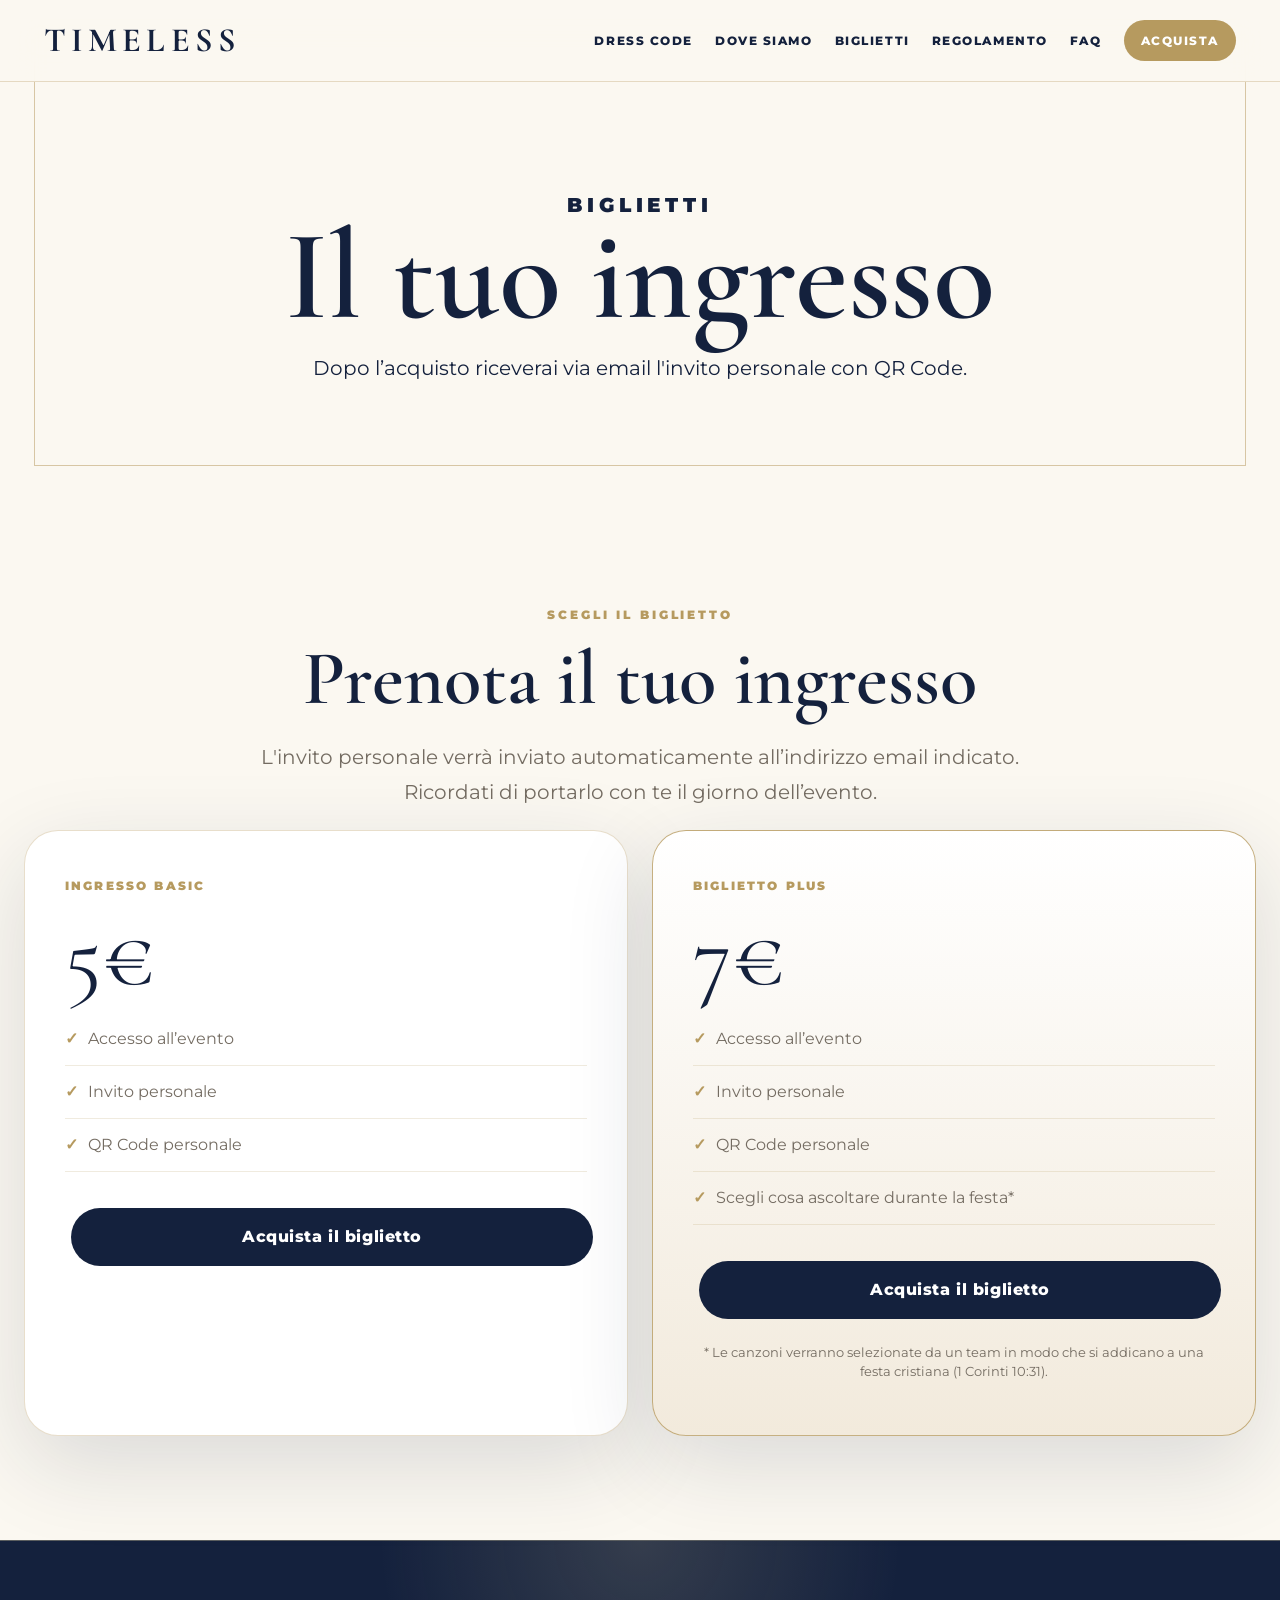
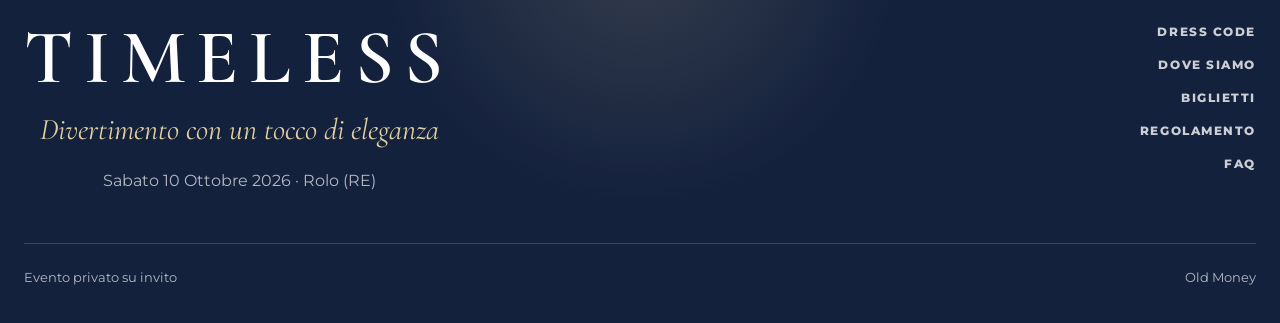
==== biglietti.html @ ef6d3c3a "Add files via upload" ====
<!doctype html>
<html lang="it">
<head>
  <meta charset="utf-8">
  <meta name="viewport" content="width=device-width, initial-scale=1">
  <title>Biglietti | Timeless</title>
  <meta name="description" content="Timeless - Divertimento con un tocco di eleganza. Sabato 10 Ottobre 2026.">
  <meta property="og:title" content="Timeless">
  <meta property="og:description" content="Divertimento con un tocco di eleganza. Sabato 10 Ottobre 2026.">
  <meta name="theme-color" content="#14213d">
  <link rel="preconnect" href="https://fonts.googleapis.com">
  <link rel="preconnect" href="https://fonts.gstatic.com" crossorigin>
  <link href="https://fonts.googleapis.com/css2?family=Cormorant+Garamond:wght@500;600;700&family=Montserrat:wght@300;400;500;600;700;800&display=swap" rel="stylesheet">
  <link rel="stylesheet" href="style.css">
</head>
<body class="inner-page">

<nav class="nav">
  <div class="nav-inner">
    <a class="logo" href="index.html">Timeless</a>
    <button class="menu-toggle" aria-label="Apri menu">☰</button>
    <div class="menu">
      <a href="dress-code.html">Dress Code</a>
      <a href="dove-siamo.html">Dove siamo</a>
      <a href="biglietti.html">Biglietti</a>
      <a href="regolamento.html">Regolamento</a>
      <a href="faq.html">FAQ</a>
      <a class="cta" href="biglietti.html">Acquista</a>
    </div>
  </div>
</nav>

<header class="page-hero" style="--bg:url('https://images.unsplash.com/photo-1519671482749-fd09be7ccebf?auto=format&fit=crop&w=2200&q=85')">
  <div class="page-hero-content">
    <p class="kicker">Biglietti</p>
    <h1>Il tuo ingresso</h1>
    <p>Dopo l’acquisto riceverai via email l'invito personale con QR Code.</p>
  </div>
</header>

<section class="section">
  <div class="container">
    <p class="label center reveal">Scegli il biglietto</p>
    <h2 class="center reveal">Prenota il tuo ingresso</h2>
    <p class="center narrow lead reveal">
      L'invito personale verrà inviato automaticamente all’indirizzo email indicato.
      Ricordati di portarlo con te il giorno dell’evento.
    </p>

    <div class="ticket-grid">
      <article class="ticket reveal">
        <span class="ticket-type">Ingresso Basic</span>
        <div class="price">5€</div>
        <ul>
          <li>Accesso all’evento</li>
          <li>Invito personale</li>
          <li>QR Code personale</li>
        </ul>
        <a class="btn primary full ticket-locked" href="#" data-ticket-link="https://docs.google.com/forms/d/e/1FAIpQLSeAN1ZaFgnXwj2jyfGnuEeLC1TvUi9U5IaZZJ-cmzciqfqPOw/viewform?usp=dialog">
  Disponibile dall'8 luglio
</a>
      </article>

      <article class="ticket featured reveal">
        <span class="ticket-type">Biglietto Plus</span>
        <div class="price">7€</div>
        <ul>
          <li>Accesso all’evento</li>
          <li>Invito personale</li>
          <li>QR Code personale</li>
          <li>Scegli cosa ascoltare durante la festa*</li>
        </ul>
        <a class="btn primary full ticket-locked" href="#" data-ticket-link="https://docs.google.com/forms/d/e/1FAIpQLSeAN1ZaFgnXwj2jyfGnuEeLC1TvUi9U5IaZZJ-cmzciqfqPOw/viewform?usp=dialog">
  Disponibile dall'8 luglio
</a>
        <p class="ticket-note">
  * Le canzoni verranno selezionate da un team in modo che si addicano a una festa cristiana
  &#40;1 Corinti 10:31&#41;.
</p>
      </article>
    </div>
  </div>
</section>

<footer class="premium-footer">
  <div class="footer-inner">
    <div class="footer-brand">
      <h2>Timeless</h2>
      <p>Divertimento con un tocco di eleganza</p>
      <span>Sabato 10 Ottobre 2026 · Rolo (RE)</span>
    </div>

    <div class="footer-links">
      <a href="dress-code.html">Dress Code</a>
      <a href="dove-siamo.html">Dove siamo</a>
      <a href="biglietti.html">Biglietti</a>
      <a href="regolamento.html">Regolamento</a>
      <a href="faq.html">FAQ</a>
    </div>
  </div>

  <div class="footer-bottom">
    <span>Evento privato su invito</span>
    <span>Old Money</span>
  </div>
</footer>
<script src="script.js"></script>
</body>
</html>
---- style.css ----
:root{
  --white:#ffffff;
  --ivory:#fbf8f1;
  --cream:#f2eadc;
  --beige:#ddcbb4;
  --sand:#c6b08d;
  --gold:#b69a5f;
  --gold-soft:#e0cf9f;
  --navy:#14213d;
  --navy-soft:#223659;
  --ink:#27231f;
  --muted:#746c62;
  --line:rgba(182,154,95,.32);
  --shadow:0 28px 90px rgba(20,33,61,.14);
}

*{box-sizing:border-box}

html{scroll-behavior:smooth}

body{
  margin:0;
  background:var(--ivory);
  color:var(--ink);
  font-family:"Montserrat", Arial, sans-serif;
  line-height:1.75;
}

body.menu-open{overflow:hidden}

a{color:inherit}

.nav{
  position:fixed;
  top:0;
  left:0;
  width:100%;
  z-index:100;
  transition:.3s ease;
  color:var(--white);
}

.nav.scrolled,
body.inner-page .nav{
  background:rgba(251,248,241,.94);
  backdrop-filter:blur(18px);
  border-bottom:1px solid var(--line);
  color:var(--navy);
}

.nav-inner{
  max-width:1240px;
  margin:auto;
  padding:20px 24px;
  display:flex;
  align-items:center;
  justify-content:space-between;
  gap:22px;
}

.logo{
  font-family:"Cormorant Garamond", serif;
  font-size:34px;
  line-height:1;
  text-transform:uppercase;
  letter-spacing:.15em;
  font-weight:700;
  text-decoration:none;
}

.menu{
  display:flex;
  align-items:center;
  gap:22px;
  flex-wrap:wrap;
}

.menu a{
  text-decoration:none;
  text-transform:uppercase;
  letter-spacing:.13em;
  font-size:12px;
  font-weight:800;
}

.menu a:hover{color:var(--gold)}

.menu .cta{
  background:var(--gold);
  color:var(--white);
  padding:10px 17px;
  border-radius:999px;
}

.menu-toggle{
  display:none;
  background:transparent;
  border:0;
  color:inherit;
  font-size:30px;
}

.hero{
  min-height:100vh;
  display:grid;
  place-items:center;
  text-align:center;
  position:relative;
  overflow:hidden;
  color:var(--white);
  background:
    linear-gradient(rgba(20,33,61,.52), rgba(20,33,61,.46)),
    url("https://images.unsplash.com/photo-1519671482749-fd09be7ccebf?auto=format&fit=crop&w=2200&q=85") center/cover;
}

.hero::before{
  content:"";
  position:absolute;
  inset:38px;
  border:1px solid rgba(224,207,159,.55);
  pointer-events:none;
}

.hero::after{
  content:"";
  position:absolute;
  inset:0;
  background:
    radial-gradient(circle at top, rgba(255,255,255,.15), transparent 34%),
    linear-gradient(to bottom, transparent 60%, rgba(20,33,61,.56));
}

.hero-content{
  position:relative;
  z-index:2;
  max-width:1120px;
  padding:120px 24px 80px;
}

.kicker,.label{
  color:var(--gold-soft);
  text-transform:uppercase;
  letter-spacing:.24em;
  font-size:12px;
  font-weight:900;
  margin:0 0 17px;
}

.label{color:var(--gold)}

.hero h1,.page-hero h1,h2,h3{
  font-family:"Cormorant Garamond", serif;
  font-weight:600;
}

.hero h1{
  margin:0;
  font-size:clamp(78px,15vw,196px);
  line-height:.76;
  text-transform:uppercase;
  letter-spacing:.075em;
}

.slogan{
  font-family:"Cormorant Garamond", serif;
  font-size:clamp(30px,4vw,54px);
  font-style:italic;
  margin:28px 0 30px;
  color:var(--ivory);
}

.meta{
  display:flex;
  justify-content:center;
  flex-wrap:wrap;
  gap:12px;
  margin-bottom:34px;
}

.meta span{
  background:rgba(255,255,255,.12);
  border:1px solid rgba(224,207,159,.38);
  border-radius:999px;
  color:var(--ivory);
  padding:10px 16px;
  font-size:13px;
  font-weight:800;
  text-transform:uppercase;
  letter-spacing:.08em;
}

.btn{
  display:inline-flex;
  justify-content:center;
  align-items:center;
  min-height:50px;
  padding:14px 25px;
  margin:6px;
  border-radius:999px;
  border:1px solid transparent;
  font-weight:800;
  text-decoration:none;
  letter-spacing:.035em;
  transition:.22s ease;
  cursor:pointer;
}

.btn:hover{
  transform:translateY(-2px);
  box-shadow:0 18px 40px rgba(20,33,61,.16);
}

.btn.primary{background:var(--navy);color:var(--white)}
.btn.light{background:var(--white);color:var(--navy);border-color:var(--line)}
.btn.gold{background:var(--gold);color:var(--white)}
.btn.full{width:100%}

.hero .btn.primary{background:var(--ivory);color:var(--navy)}
.hero .btn.light{background:transparent;color:var(--white);border-color:rgba(255,255,255,.55)}

.section{
  padding:104px 24px;
}

.container{
  max-width:1240px;
  margin:auto;
}

.narrow{max-width:900px}

.center{text-align:center;margin-left:auto;margin-right:auto}

h2{
  font-size:clamp(44px,6vw,82px);
  line-height:.96;
  margin:0 0 24px;
  color:var(--navy);
}

h3{
  color:var(--navy);
  font-size:36px;
  line-height:1.04;
  margin:0 0 13px;
}

p{
  font-size:17px;
  color:var(--muted);
}

.lead{
  font-size:20px;
  max-width:780px;
}

.split{
  display:grid;
  grid-template-columns:1fr 1fr;
  gap:62px;
  align-items:center;
}

.image-card{
  min-height:560px;
  border-radius:38px;
  background:center/cover;
  box-shadow:var(--shadow);
  position:relative;
  overflow:hidden;
}

.image-card:after{
  content:"";
  position:absolute;
  inset:22px;
  border:1px solid rgba(255,255,255,.6);
  border-radius:28px;
}

.img-event{
  background-image:url("https://images.unsplash.com/photo-1519671482749-fd09be7ccebf?auto=format&fit=crop&w=1400&q=85");
}

.img-dress{
  background-image:url("https://images.unsplash.com/photo-1529139574466-a303027c1d8b?auto=format&fit=crop&w=1400&q=85");
}

.img-location{
  background-image:url("https://images.unsplash.com/photo-1527529482837-4698179dc6ce?auto=format&fit=crop&w=1400&q=85");
}

.info-band{
  background:var(--navy);
  color:var(--white);
  padding:58px 24px;
}

.info-grid{
  max-width:1240px;
  margin:auto;
  display:grid;
  grid-template-columns:repeat(5,1fr);
  border:1px solid rgba(224,207,159,.38);
  background:rgba(224,207,159,.38);
  gap:1px;
}

.info-item{
  background:var(--navy);
  padding:34px 24px;
  text-align:center;
}

.info-item span{
  color:var(--gold-soft);
  text-transform:uppercase;
  letter-spacing:.16em;
  font-size:12px;
  font-weight:900;
}

.info-item strong{
  display:block;
  margin-top:14px;
  color:var(--white);
  font-family:"Cormorant Garamond", serif;
  font-size:34px;
  line-height:1;
}

.countdown{
  display:grid;
  grid-template-columns:repeat(4,1fr);
  gap:1px;
  background:var(--line);
  border:1px solid var(--line);
  border-radius:34px;
  overflow:hidden;
  box-shadow:var(--shadow);
  margin-top:38px;
}

.countdown div{
  background:var(--white);
  padding:28px 12px;
  text-align:center;
}

.countdown strong{
  color:var(--navy);
  font-family:"Cormorant Garamond", serif;
  font-size:48px;
  line-height:1;
  display:block;
}

.countdown span{
  color:var(--gold);
  text-transform:uppercase;
  letter-spacing:.14em;
  font-size:12px;
  font-weight:900;
}

.feature-grid{
  display:grid;
  grid-template-columns:repeat(3,1fr);
  gap:22px;
}

.feature,.card,.ticket,.location-box,.rules-list,.faq-item{
  background:var(--white);
  border:1px solid var(--line);
  border-radius:34px;
  box-shadow:var(--shadow);
}

.feature{
  padding:32px;
  text-decoration:none;
  transition:.25s ease;
}

.feature:hover{transform:translateY(-4px)}

.feature .num{
  color:var(--gold);
  font-family:"Cormorant Garamond", serif;
  font-size:54px;
  line-height:1;
}

.page-hero{
  min-height:500px;
  display:grid;
  place-items:center;
  text-align:center;
  position:relative;
  overflow:hidden;
  background:
    linear-gradient(rgba(251,248,241,.68), rgba(251,248,241,.9)),
    var(--bg) center/cover;
}

.page-hero:after{
  content:"";
  position:absolute;
  inset:34px;
  border:1px solid rgba(182,154,95,.52);
}

.page-hero-content{
  position:relative;
  z-index:2;
  padding:120px 24px 66px;
}

.page-hero h1{
  color:var(--navy);
  font-size:clamp(62px,11vw,128px);
  line-height:.84;
  margin:0;
}

.page-hero p{
  max-width:760px;
  margin:20px auto 0;
  color:var(--navy);
  font-size:20px;
}

.palette{
  display:grid;
  grid-template-columns:repeat(3,1fr);
  gap:18px;
}

.swatch{
  min-height:155px;
  border-radius:30px;
  display:flex;
  align-items:flex-end;
  padding:18px;
  background:var(--c);
  border:1px solid rgba(20,33,61,.08);
  box-shadow:var(--shadow);
}

.swatch span{
  background:rgba(255,255,255,.82);
  color:var(--navy);
  border-radius:999px;
  padding:8px 12px;
  font-size:13px;
  font-weight:900;
}

.advice-grid,.ticket-grid{
  display:grid;
  grid-template-columns:repeat(2,1fr);
  gap:24px;
}

.card{
  padding:34px;
}

.ticket{
  padding:40px;
}

.ticket.featured{
  background:linear-gradient(180deg,#fff,var(--cream));
  border-color:rgba(182,154,95,.78);
}

.ticket-type{
  color:var(--gold);
  text-transform:uppercase;
  letter-spacing:.18em;
  font-size:12px;
  font-weight:900;
}

.price{
  color:var(--navy);
  font-family:"Cormorant Garamond", serif;
  font-size:90px;
  line-height:1;
  margin:12px 0 12px;
}

.ticket ul{
  list-style:none;
  padding:0;
  margin:0 0 30px;
}

.ticket li{
  padding:12px 0;
  border-bottom:1px solid rgba(182,154,95,.2);
  color:var(--muted);
}

.ticket li:before{
  content:"✓";
  color:var(--gold);
  font-weight:900;
  margin-right:10px;
}

.location-box{
  padding:42px;
}

.map-card{
  min-height:440px;
  border-radius:38px;
  background:
    linear-gradient(rgba(20,33,61,.65), rgba(20,33,61,.75)),
    url("https://images.unsplash.com/photo-1524230572899-a752b3835840?auto=format&fit=crop&w=1400&q=85") center/cover;
  display:grid;
  place-items:center;
  text-align:center;
  color:var(--white);
  box-shadow:var(--shadow);
}

.map-card h3{color:var(--white);font-size:48px}
.map-card p{color:var(--gold-soft)}

.rules-list{
  overflow:hidden;
}

.rule{
  display:grid;
  grid-template-columns:270px 1fr;
  gap:24px;
  padding:26px 32px;
  border-bottom:1px solid rgba(182,154,95,.2);
}

.rule:last-child{border-bottom:0}

.rule strong{color:var(--navy)}
.rule span{color:var(--muted)}

.faq-grid{
  display:grid;
  gap:18px;
}

.faq-item{
  padding:28px 32px;
}

.faq-item h3{
  font-size:30px;
}

.faq-item p{
  margin-bottom:0;
}

footer{
  background:var(--navy);
  color:var(--white);
  text-align:center;
  padding:76px 24px;
}

footer h2{
  color:var(--white);
  margin:0 0 10px;
  text-transform:uppercase;
  letter-spacing:.12em;
}

footer p{
  color:var(--gold-soft);
  font-family:"Cormorant Garamond", serif;
  font-size:30px;
  font-style:italic;
  margin:0 0 10px;
}

footer span{color:rgba(255,255,255,.7)}

.reveal{
  opacity:1;
  transform:none;
  transition:.7s ease;
}

.animate .reveal{
  opacity:0;
  transform:translateY(22px);
}

.animate .reveal.visible{
  opacity:1;
  transform:translateY(0);
}

@media(max-width:920px){
  .menu-toggle{display:block}
  .menu{
    position:fixed;
    inset:72px 0 auto 0;
    background:rgba(251,248,241,.98);
    color:var(--navy);
    padding:24px;
    display:none;
    flex-direction:column;
    border-bottom:1px solid var(--line);
  }
  .menu.open{display:flex}
  .split{grid-template-columns:1fr}
  .info-grid{grid-template-columns:repeat(2,1fr)}
  .feature-grid{grid-template-columns:1fr}
  .palette{grid-template-columns:repeat(2,1fr)}
  .advice-grid,.ticket-grid{grid-template-columns:1fr}
  .rule{grid-template-columns:1fr;gap:8px}
}

@media(max-width:560px){
  .nav-inner{padding:16px 20px}
  .logo{font-size:27px}
  .hero h1{font-size:68px}
  .section{padding:76px 20px}
  .info-grid{grid-template-columns:1fr}
  .countdown{grid-template-columns:repeat(2,1fr)}
  .palette{grid-template-columns:1fr}
  .image-card{min-height:360px}
  .price{font-size:70px}
}
.ticket-locked {
  background: #c6b08d !important;
  color: #ffffff !important;
  cursor: not-allowed;
  opacity: 0.85;
}

.ticket-available {
  background: #14213d !important;
  cursor: pointer;
  opacity: 1;
}

.parking-section {
  background: var(--cream);
}

.parking-grid {
  display: grid;
  grid-template-columns: repeat(3, 1fr);
  gap: 22px;
  margin-top: 42px;
}

.parking-card {
  background: var(--white);
  border: 1px solid var(--line);
  border-radius: 34px;
  padding: 32px;
  box-shadow: var(--shadow);
}

.parking-card span {
  display: inline-block;
  color: var(--gold);
  text-transform: uppercase;
  letter-spacing: .14em;
  font-size: 12px;
  font-weight: 900;
  margin-bottom: 14px;
}

.parking-card h3 {
  margin-bottom: 18px;
}

.parking-card p {
  font-size: 15px;
}

@media(max-width: 920px) {
  .parking-grid {
    grid-template-columns: 1fr;
  }
}

.ticket-note {
  margin-top: 18px;
  font-size: 13px;
  line-height: 1.5;
  color: var(--muted);
  text-align: center;
}

/* ======================
   PREMIUM FOOTER
====================== */

.premium-footer {
  background:
    radial-gradient(circle at top, rgba(224,207,159,.16), transparent 35%),
    var(--navy);
  color: var(--white);
  padding: 80px 24px 34px;
  border-top: 1px solid rgba(224,207,159,.35);
}

.footer-inner {
  max-width: 1240px;
  margin: auto;
  display: flex;
  justify-content: space-between;
  gap: 48px;
  align-items: flex-start;
}

.footer-brand h2 {
  color: var(--white);
  margin: 0 0 10px;
  text-transform: uppercase;
  letter-spacing: .14em;
}

.footer-brand p {
  color: var(--gold-soft);
  font-family: "Cormorant Garamond", serif;
  font-size: 30px;
  font-style: italic;
  margin: 0 0 10px;
}

.footer-brand span,
.footer-bottom span {
  color: rgba(255,255,255,.68);
}

.footer-links {
  display: grid;
  gap: 12px;
  text-align: right;
}

.footer-links a {
  color: rgba(255,255,255,.78);
  text-decoration: none;
  text-transform: uppercase;
  letter-spacing: .13em;
  font-size: 12px;
  font-weight: 800;
}

.footer-links a:hover {
  color: var(--gold-soft);
}

.footer-bottom {
  max-width: 1240px;
  margin: 48px auto 0;
  padding-top: 22px;
  border-top: 1px solid rgba(224,207,159,.22);
  display: flex;
  justify-content: space-between;
  gap: 18px;
  font-size: 13px;
}


/* RESPONSIVE FOOTER FIX */
@media(max-width: 760px) {
  .footer-inner {
    flex-direction: column;
    text-align: center;
    align-items: center;
  }

  .footer-links {
    text-align: center;
  }

  .footer-bottom {
    flex-direction: column;
    text-align: center;
  }
}
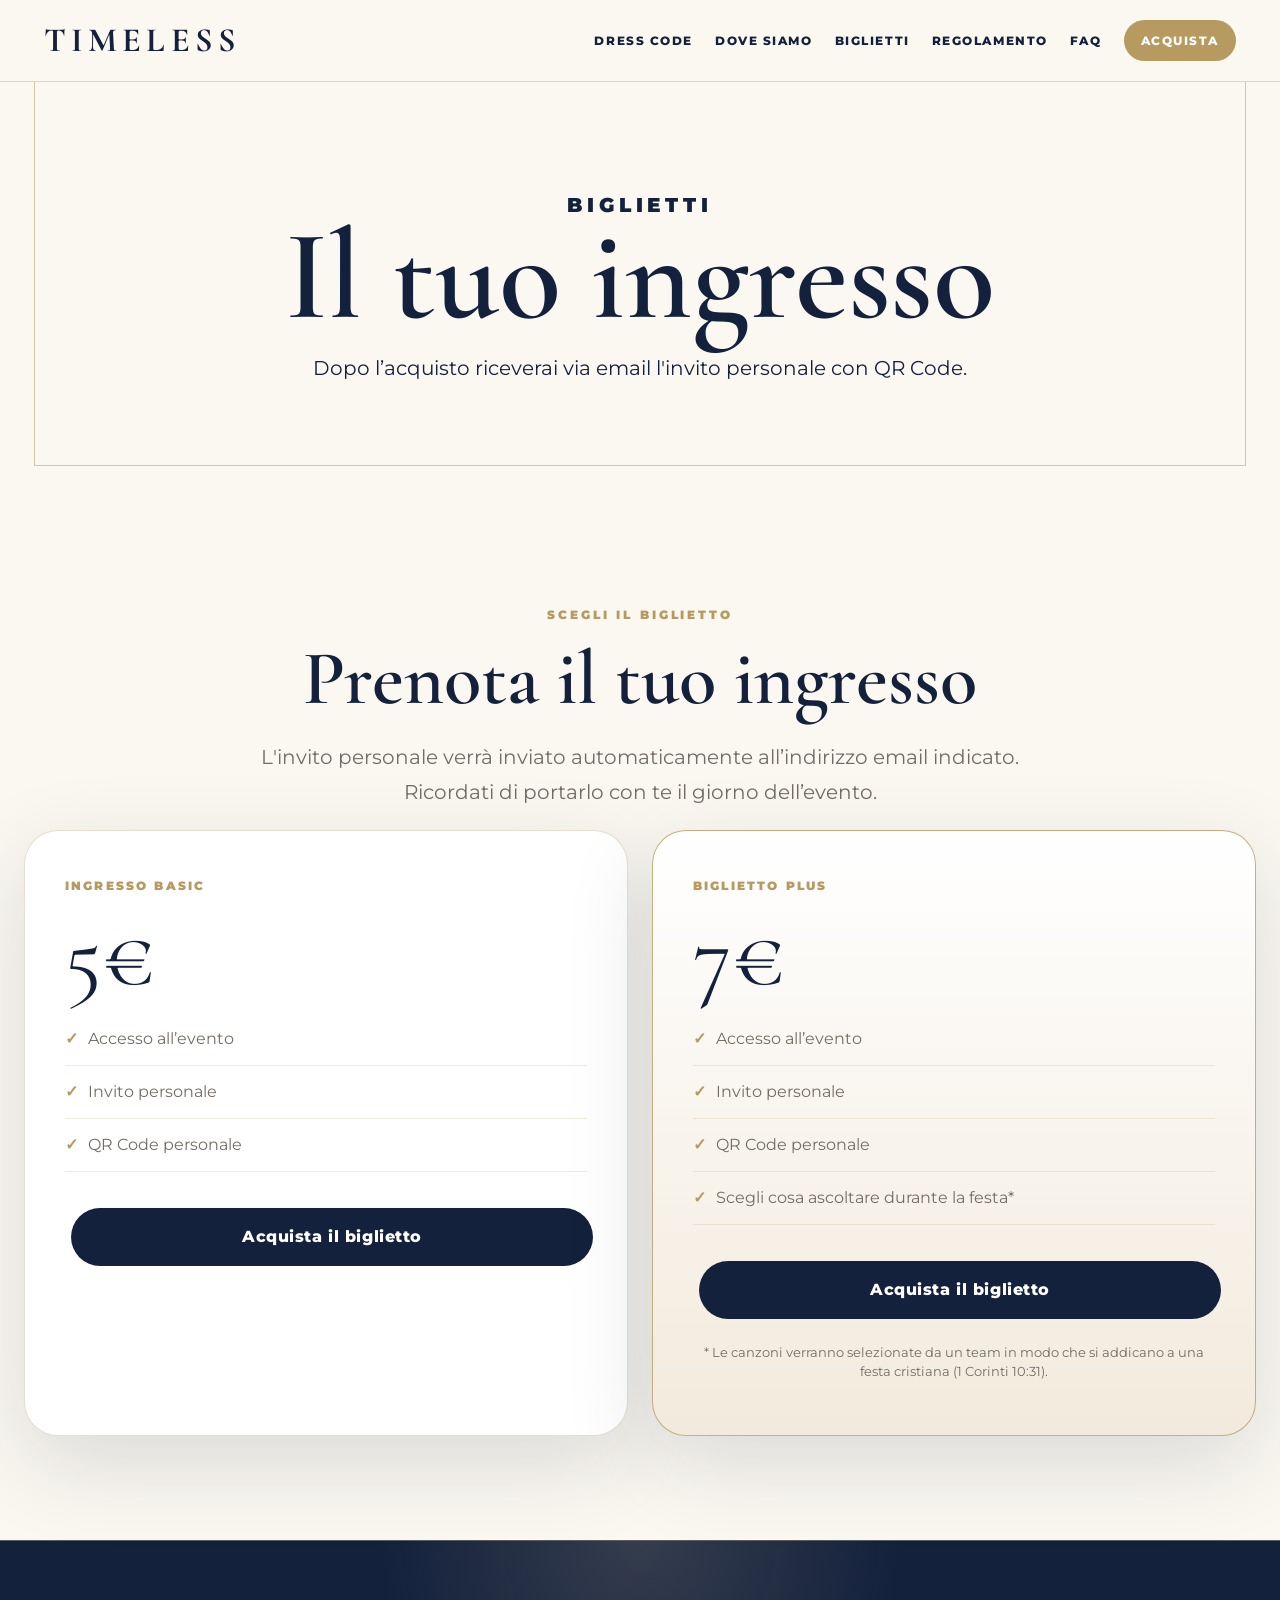
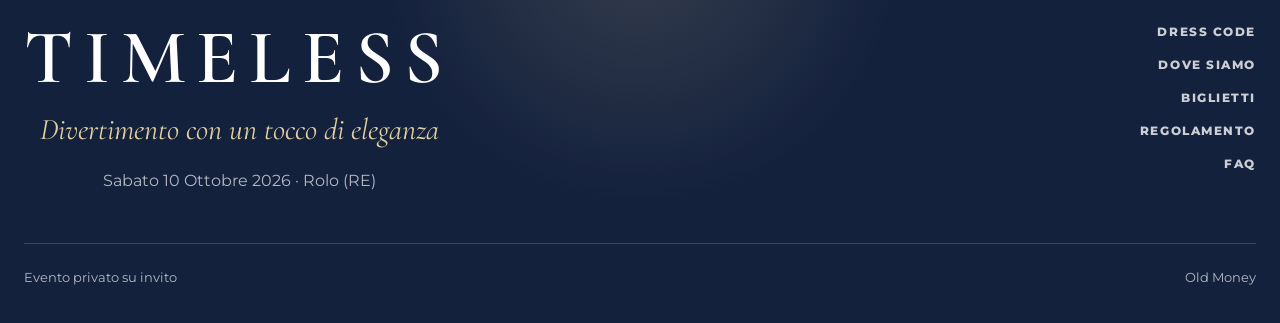
==== commit 8a29a417: "Add files via upload" ====
--- a/biglietti.html
+++ b/biglietti.html
@@ -11,7 +11,7 @@
   <link rel="preconnect" href="https://fonts.googleapis.com">
   <link rel="preconnect" href="https://fonts.gstatic.com" crossorigin>
   <link href="https://fonts.googleapis.com/css2?family=Cormorant+Garamond:wght@500;600;700&family=Montserrat:wght@300;400;500;600;700;800&display=swap" rel="stylesheet">
-  <link rel="stylesheet" href="style.css">
+  <link rel="stylesheet" href="style.css?v=1008">
 </head>
 <body class="inner-page">
 
--- a/style.css
+++ b/style.css
@@ -38,7 +38,11 @@
   width:100%;
   z-index:100;
   transition:.3s ease;
-  color:var(--white);
+  background:rgba(251,248,241,.94);
+  backdrop-filter:blur(18px);
+  -webkit-backdrop-filter:blur(18px);
+  border-bottom:1px solid var(--line);
+  color:var(--navy);
 }
 
 .nav.scrolled,
@@ -792,3 +796,302 @@
     text-align: center;
   }
 }
+
+
+/* ======================
+   DARK MODE AUTOMATICA - TIMELESS
+   Attiva solo se il dispositivo/browser è in modalità scura.
+====================== */
+
+@media (prefers-color-scheme: dark) {
+  :root {
+    --ivory: #101725;
+    --cream: #151f33;
+    --white: #1b2740;
+    --ink: #f8f6f1;
+    --muted: rgba(248,246,241,.72);
+    --line: rgba(224,207,159,.24);
+    --shadow: 0 28px 90px rgba(0,0,0,.34);
+  }
+
+  body {
+    background: var(--ivory) !important;
+    color: var(--ink) !important;
+  }
+
+  .section {
+    background-color: var(--ivory);
+  }
+
+  .nav.scrolled,
+  body.inner-page .nav {
+    background: rgba(16,23,37,.94) !important;
+    color: #f8f6f1 !important;
+    border-bottom-color: rgba(224,207,159,.24);
+  }
+
+  .nav.scrolled .logo,
+  .nav.scrolled .menu a,
+  body.inner-page .nav .logo,
+  body.inner-page .nav .menu a {
+    color: #f8f6f1 !important;
+  }
+
+  .menu .cta,
+  body.inner-page .menu .cta,
+  .nav.scrolled .menu .cta {
+    background: var(--gold) !important;
+    color: #ffffff !important;
+  }
+
+  h1,
+  h2,
+  h3,
+  .page-hero h1,
+  .price {
+    color: #f8f6f1 !important;
+  }
+
+  p,
+  li,
+  span,
+  .page-hero p {
+    color: var(--muted);
+  }
+
+  .label,
+  .ticket-type,
+  .parking-address,
+  .kicker {
+    color: var(--gold-soft) !important;
+  }
+
+  .hero h1,
+  .hero .slogan,
+  .hero .kicker,
+  .hero .meta span {
+    color: #ffffff !important;
+  }
+
+  .hero {
+    background:
+      linear-gradient(rgba(7,12,22,.62), rgba(7,12,22,.58)),
+      url("https://images.unsplash.com/photo-1519671482749-fd09be7ccebf?auto=format&fit=crop&w=2200&q=85") center/cover !important;
+  }
+
+  .page-hero {
+    background:
+      linear-gradient(rgba(7,12,22,.72), rgba(7,12,22,.86)),
+      var(--bg) center/cover !important;
+  }
+
+  .card,
+  .feature,
+  .ticket,
+  .location-box,
+  .faq-item,
+  .parking-card,
+  .parking-map-box,
+  .countdown div,
+  .rules-list {
+    background: #1b2740 !important;
+    border-color: rgba(224,207,159,.24) !important;
+  }
+
+  .ticket.featured {
+    background: linear-gradient(180deg, #1b2740, #151f33) !important;
+    border-color: rgba(224,207,159,.45) !important;
+  }
+
+  .info-band,
+  .info-item,
+  footer,
+  .premium-footer {
+    background: #0c1424 !important;
+  }
+
+  .info-item strong,
+  footer h2,
+  footer p,
+  footer span,
+  .premium-footer h2,
+  .premium-footer p,
+  .premium-footer span,
+  .footer-links a {
+    color: #f8f6f1 !important;
+  }
+
+  .footer-brand p,
+  footer p {
+    color: var(--gold-soft) !important;
+  }
+
+  .btn.light {
+    background: transparent !important;
+    color: #f8f6f1 !important;
+    border-color: rgba(224,207,159,.35) !important;
+  }
+
+  .btn.primary {
+    background: var(--gold) !important;
+    color: #ffffff !important;
+  }
+
+  .hero .btn.primary {
+    background: #f8f6f1 !important;
+    color: #14213d !important;
+  }
+
+  .hero .btn.light {
+    color: #ffffff !important;
+    border-color: rgba(255,255,255,.55) !important;
+  }
+
+  .parking-section {
+    background:
+      radial-gradient(circle at top, rgba(224,207,159,.09), transparent 34%),
+      #151f33 !important;
+  }
+
+  .parking-warning {
+    background: #0c1424 !important;
+  }
+
+  .swatch span {
+    color: #14213d !important;
+  }
+
+  .reveal {
+    opacity: 0;
+  }
+
+  .reveal.visible {
+    opacity: 1;
+  }
+}
+
+
+/* =========================================================
+   FIX FINALE NAVBAR + MENU MOBILE + DARK MODE
+   Questo blocco deve restare in fondo al file.
+========================================================= */
+
+/* Navbar sempre leggibile anche nella Home */
+.nav {
+  background: rgba(251,248,241,.94) !important;
+  backdrop-filter: blur(18px) !important;
+  -webkit-backdrop-filter: blur(18px) !important;
+  border-bottom: 1px solid rgba(182,154,95,.38) !important;
+  color: #14213d !important;
+}
+
+.nav .logo,
+.nav .menu a,
+.nav .menu-toggle {
+  color: #14213d !important;
+}
+
+.nav .menu .cta {
+  background: #b69a5f !important;
+  color: #ffffff !important;
+}
+
+/* Menu mobile chiaro */
+@media(max-width: 920px) {
+  .menu {
+    background: rgba(251,248,241,.98) !important;
+    color: #14213d !important;
+    border-bottom: 1px solid rgba(182,154,95,.38) !important;
+    box-shadow: 0 22px 60px rgba(20,33,61,.12);
+  }
+
+  .menu.open {
+    display: flex !important;
+  }
+
+  .menu a {
+    color: #14213d !important;
+  }
+
+  .menu .cta {
+    background: #b69a5f !important;
+    color: #ffffff !important;
+  }
+}
+
+/* Contrasti corretti in dark mode */
+@media (prefers-color-scheme: dark) {
+  .nav,
+  .nav.scrolled,
+  body.inner-page .nav {
+    background: rgba(16,23,37,.96) !important;
+    backdrop-filter: blur(18px) !important;
+    -webkit-backdrop-filter: blur(18px) !important;
+    border-bottom: 1px solid rgba(224,207,159,.35) !important;
+    color: #f8f6f1 !important;
+  }
+
+  .nav .logo,
+  .nav .menu a,
+  .nav .menu-toggle,
+  .nav.scrolled .logo,
+  .nav.scrolled .menu a,
+  body.inner-page .nav .logo,
+  body.inner-page .nav .menu a {
+    color: #f8f6f1 !important;
+  }
+
+  .nav .menu .cta,
+  .nav.scrolled .menu .cta,
+  body.inner-page .nav .menu .cta {
+    background: #b69a5f !important;
+    color: #ffffff !important;
+  }
+
+  @media(max-width: 920px) {
+    .menu,
+    .menu.open {
+      background: rgba(16,23,37,.98) !important;
+      color: #f8f6f1 !important;
+      border-bottom: 1px solid rgba(224,207,159,.35) !important;
+      box-shadow: 0 24px 70px rgba(0,0,0,.35);
+    }
+
+    .menu a {
+      color: #f8f6f1 !important;
+    }
+
+    .menu .cta {
+      background: #b69a5f !important;
+      color: #ffffff !important;
+    }
+  }
+
+  .countdown strong {
+    color: #f8f6f1 !important;
+  }
+
+  .countdown span {
+    color: #e0cf9f !important;
+  }
+
+  .rule strong {
+    color: #f8f6f1 !important;
+  }
+
+  .rule span {
+    color: rgba(248,246,241,.84) !important;
+  }
+
+  .rules-list {
+    background: #1b2740 !important;
+  }
+
+  .rule {
+    border-bottom-color: rgba(224,207,159,.25) !important;
+  }
+
+  .ticket-note {
+    color: rgba(248,246,241,.72) !important;
+  }
+}
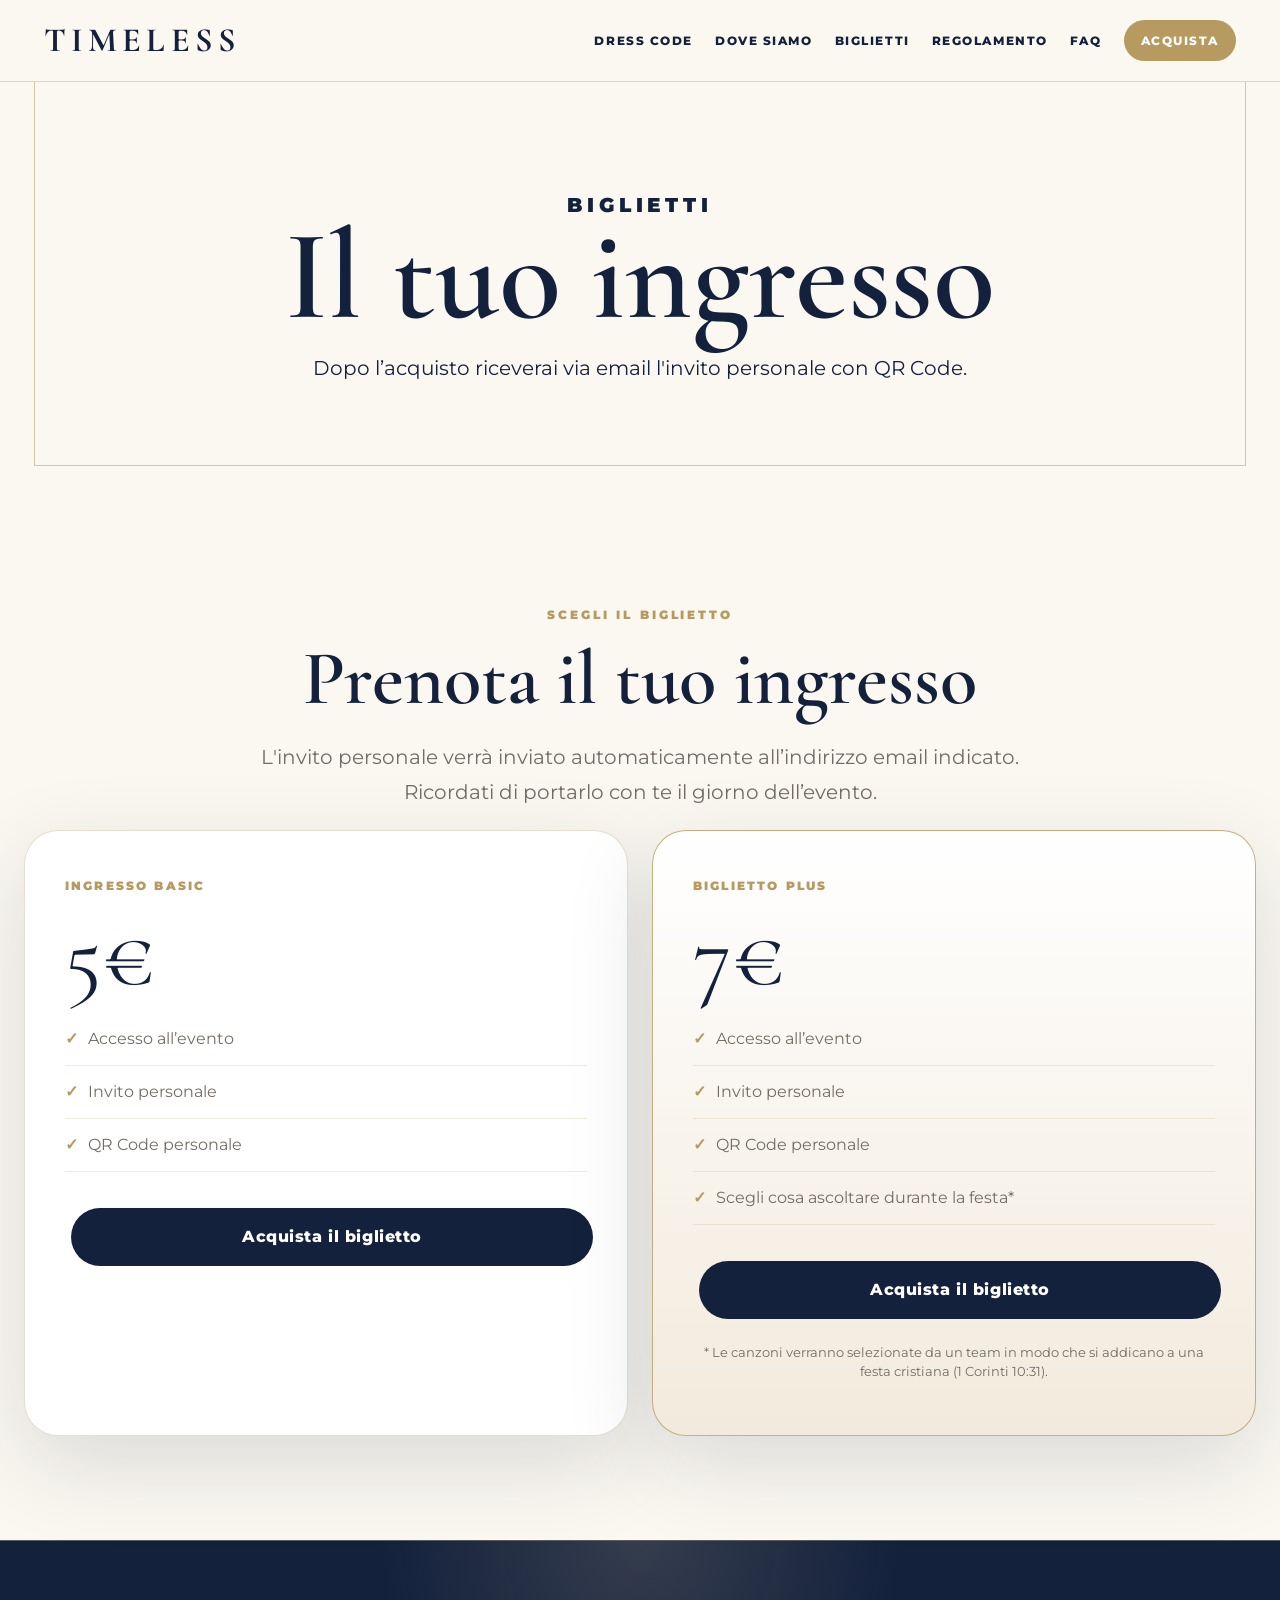
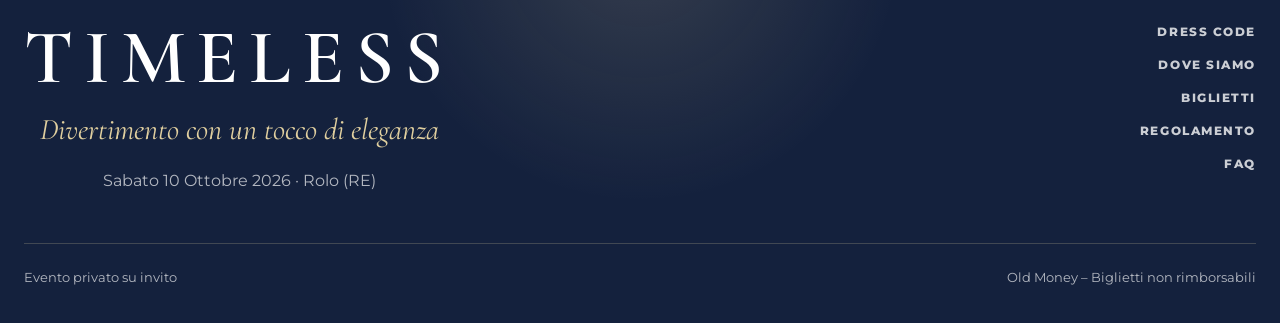
==== commit 6585f6d1: "Update biglietti.html Footer aggiornato" ====
--- a/biglietti.html
+++ b/biglietti.html
@@ -1,6 +1,14 @@
 <!doctype html>
 <html lang="it">
 <head>
+  <!-- Google tag (gtag.js) -->
+<script async src="https://www.googletagmanager.com/gtag/js?id=G-56N1FHNM42"></script>
+<script>
+  window.dataLayer = window.dataLayer || [];
+  function gtag(){dataLayer.push(arguments);}
+  gtag('js', new Date());
+  gtag('config', 'G-56N1FHNM42');
+</script>
   <meta charset="utf-8">
   <meta name="viewport" content="width=device-width, initial-scale=1">
   <title>Biglietti | Timeless</title>
@@ -101,7 +109,7 @@
 
   <div class="footer-bottom">
     <span>Evento privato su invito</span>
-    <span>Old Money</span>
+    <span>Old Money – Biglietti non rimborsabili</span>
   </div>
 </footer>
 <script src="script.js"></script>
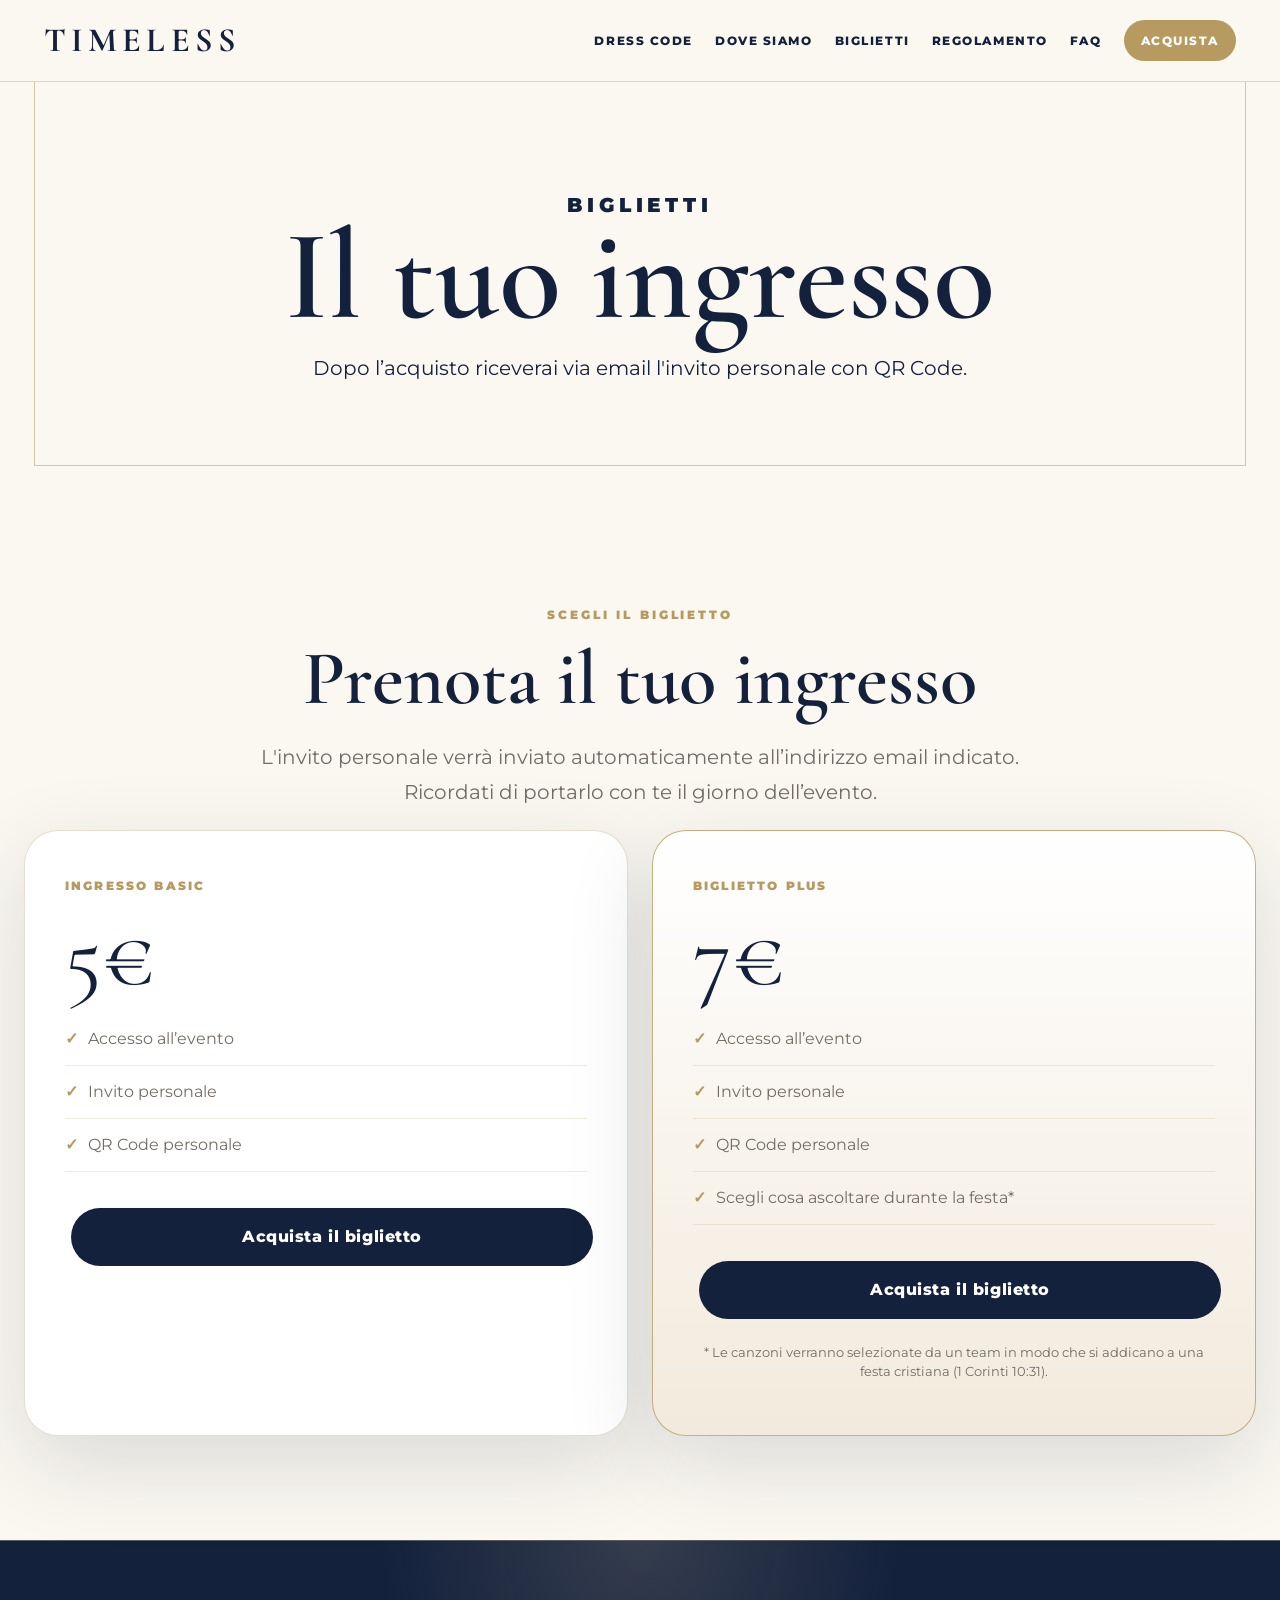
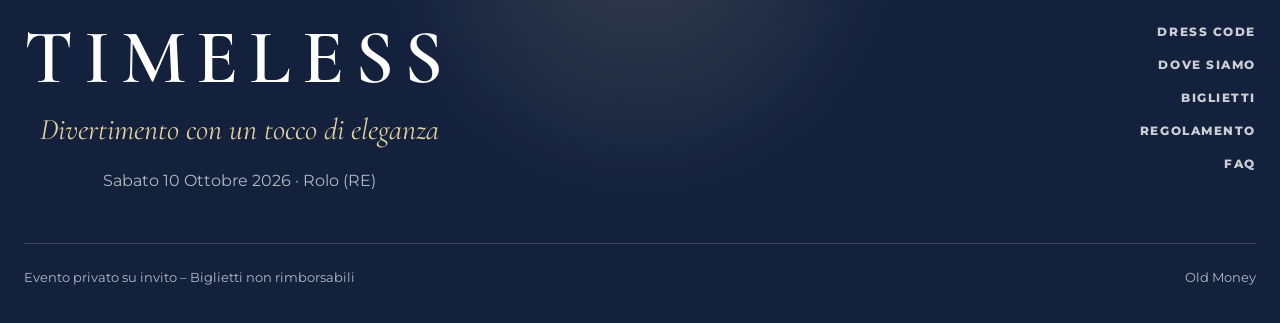
==== commit a70a097b: "Update biglietti.html Footer update" ====
--- a/biglietti.html
+++ b/biglietti.html
@@ -108,8 +108,8 @@
   </div>
 
   <div class="footer-bottom">
-    <span>Evento privato su invito</span>
-    <span>Old Money – Biglietti non rimborsabili</span>
+    <span>Evento privato su invito – Biglietti non rimborsabili</span>
+    <span>Old Money</span>
   </div>
 </footer>
 <script src="script.js"></script>
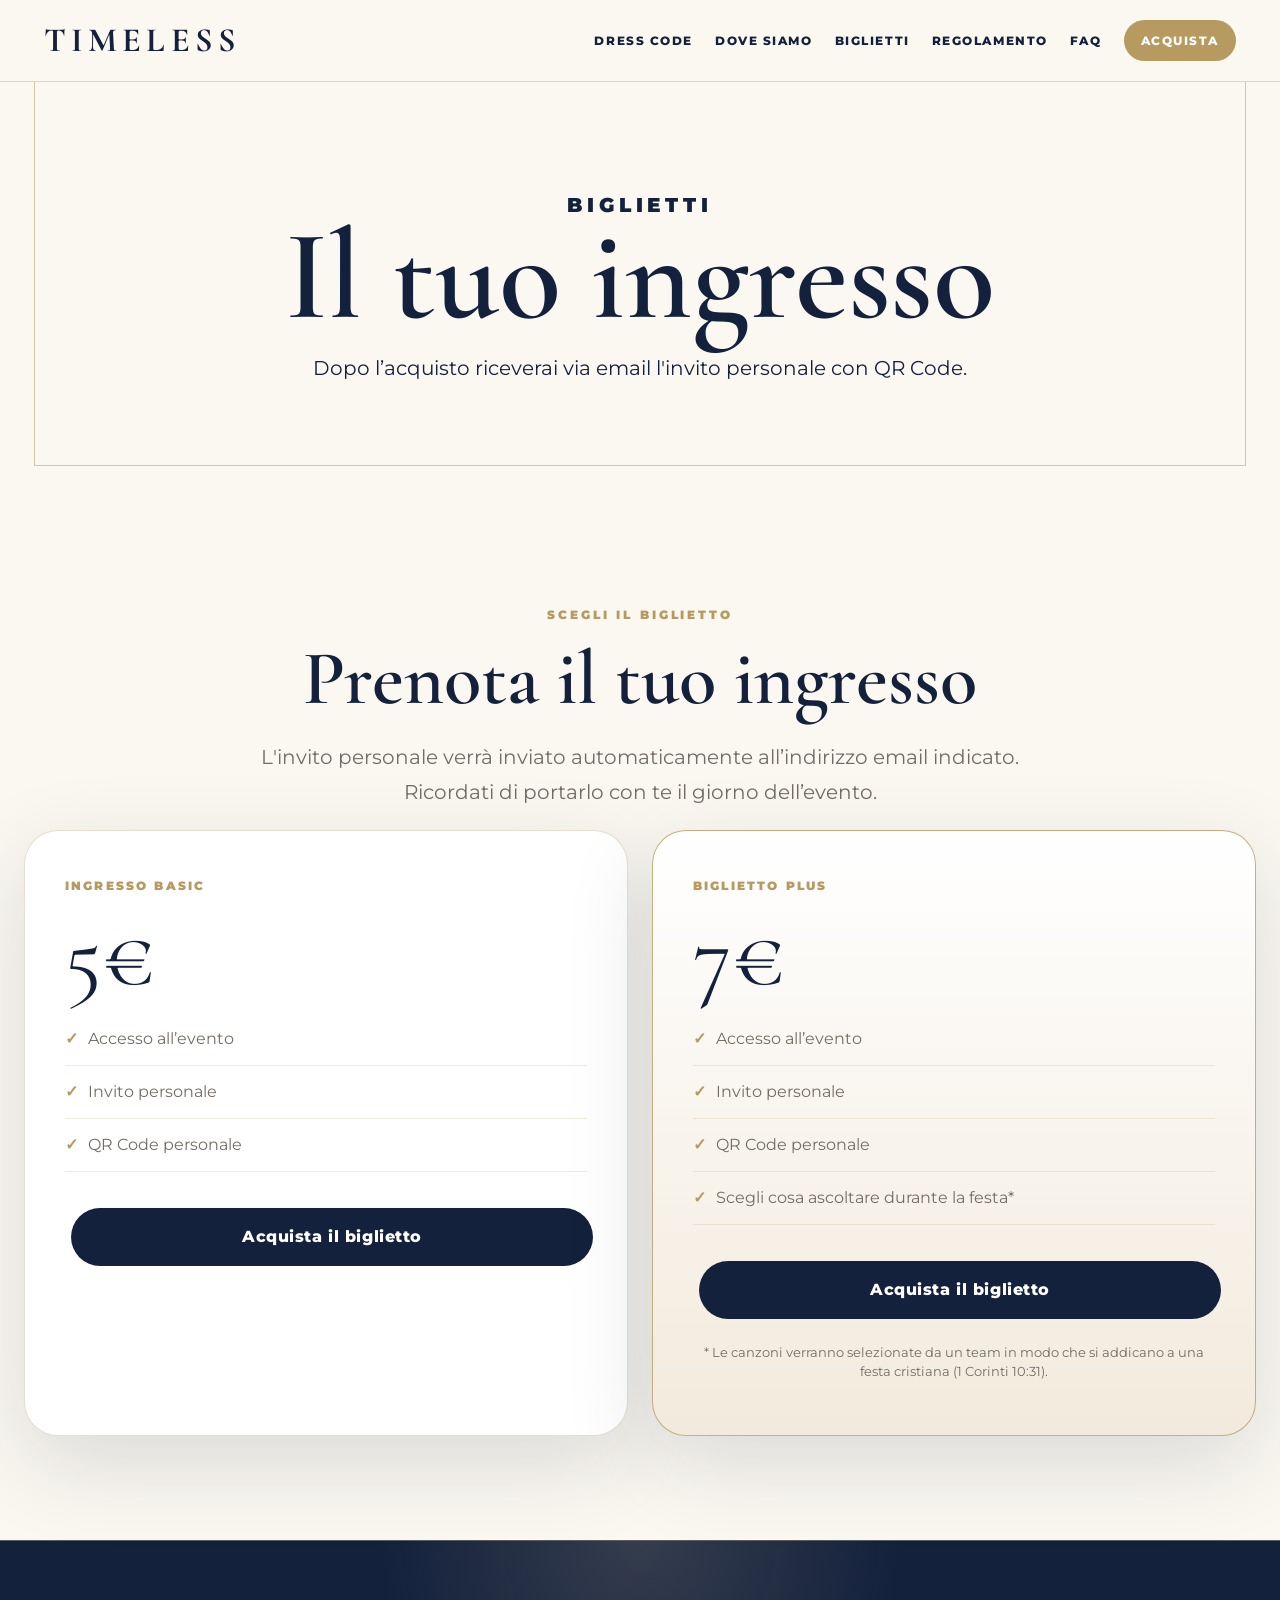
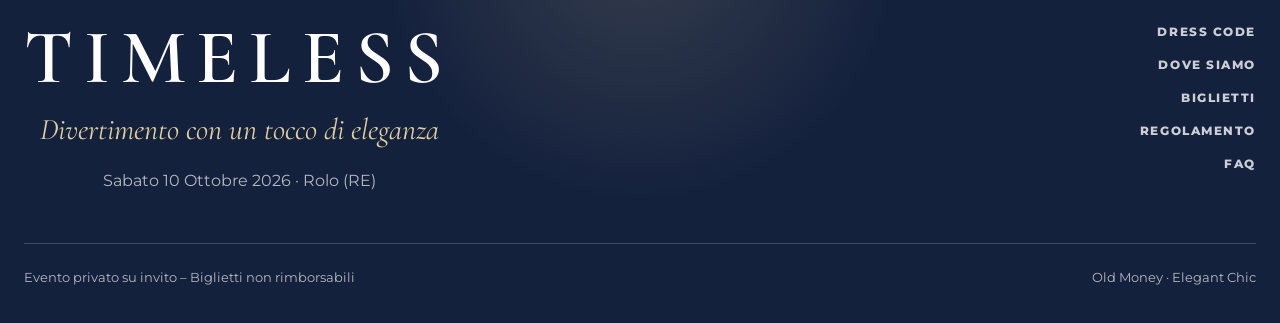
==== commit 4f68ed4b: "Update biglietti.html footer update" ====
--- a/biglietti.html
+++ b/biglietti.html
@@ -109,7 +109,7 @@
 
   <div class="footer-bottom">
     <span>Evento privato su invito – Biglietti non rimborsabili</span>
-    <span>Old Money</span>
+    <span>Old Money · Elegant Chic</span>
   </div>
 </footer>
 <script src="script.js"></script>
